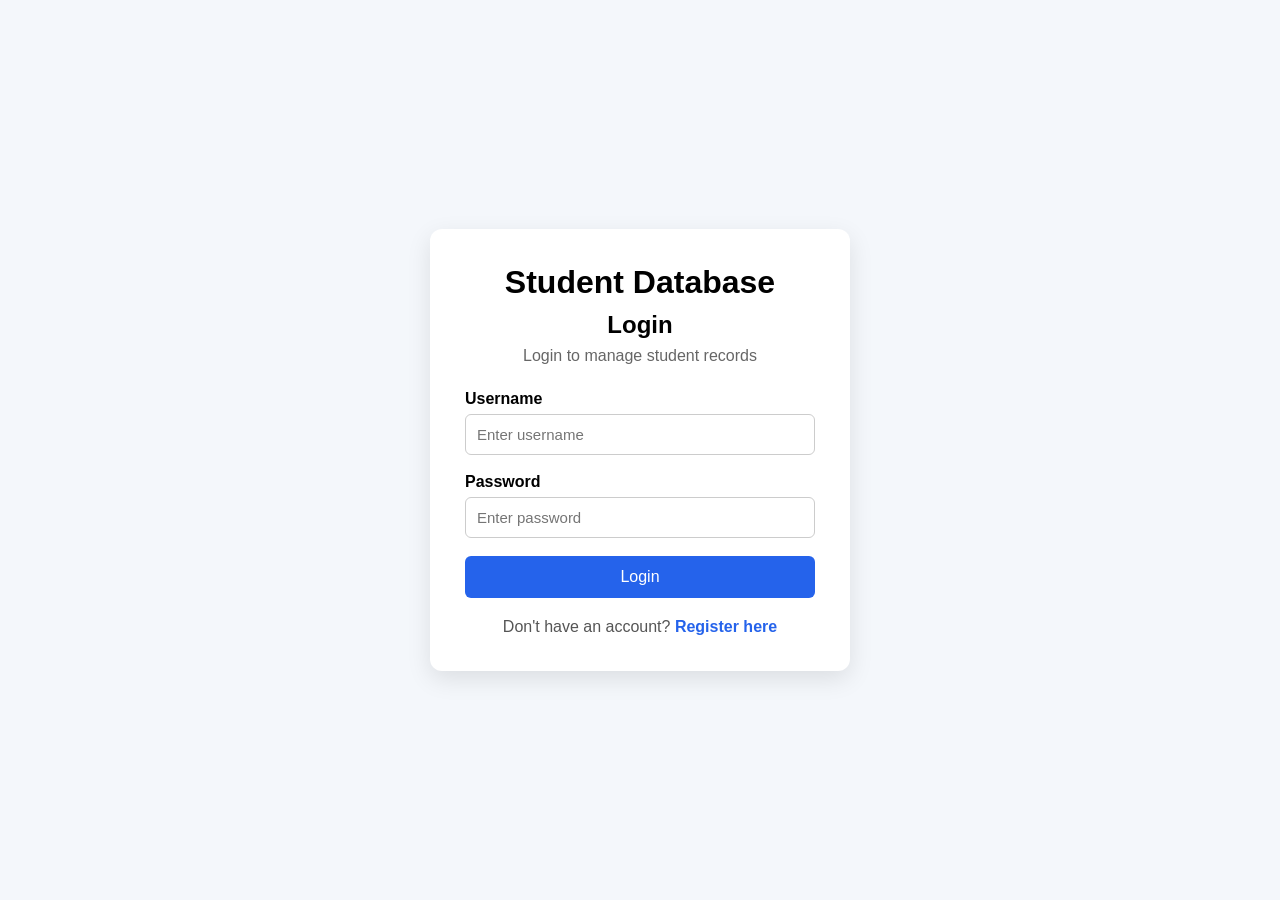
==== frontend/dashboard.html @ 8edb2b16 "Complete Day 9 frontend and API integration" ====
<!DOCTYPE html>
<html lang="en">

<head>
    <meta charset="UTF-8">
    <meta name="viewport" content="width=device-width, initial-scale=1.0">

    <title>Dashboard - Student Database</title>

    <link rel="stylesheet" href="css/style.css">
</head>

<body>

    <!-- ========================= -->
    <!-- HEADER -->
    <!-- ========================= -->

    <header class="dashboard-header">

        <div>
            <h1>Student Database</h1>
            <p>Student Management Dashboard</p>
        </div>

        <div class="header-actions">
            <span id="welcomeUser"></span>

            <button id="logoutButton" class="logout-button">
                Logout
            </button>
        </div>

    </header>


    <!-- ========================= -->
    <!-- MAIN CONTENT -->
    <!-- ========================= -->

    <main class="dashboard-container">


        <!-- ========================= -->
        <!-- STATISTICS -->
        <!-- ========================= -->

        <section class="stats-section">

            <div class="stat-card">

                <h3>Total Students</h3>

                <p id="totalStudents">
                    0
                </p>

            </div>


            <div class="stat-card">

                <h3>Departments</h3>

                <p id="totalDepartments">
                    0
                </p>

            </div>


            <div class="stat-card">

                <h3>Courses</h3>

                <p id="totalCourses">
                    0
                </p>

            </div>

        </section>


        <!-- ========================= -->
        <!-- ADD STUDENT -->
        <!-- ========================= -->

        <section class="student-form-section">

            <h2>Add Student</h2>

            <form id="studentForm">

                <div class="form-grid">

                    <div>
                        <label for="studentName">
                            Name
                        </label>

                        <input
                            type="text"
                            id="studentName"
                            placeholder="Student name"
                            required
                        >
                    </div>


                    <div>
                        <label for="studentEmail">
                            Email
                        </label>

                        <input
                            type="email"
                            id="studentEmail"
                            placeholder="Student email"
                            required
                        >
                    </div>


                    <div>
                        <label for="studentPhone">
                            Phone
                        </label>

                        <input
                            type="text"
                            id="studentPhone"
                            placeholder="Phone number"
                        >
                    </div>


                    <div>
                        <label for="studentDepartment">
                            Department
                        </label>

                        <input
                            type="text"
                            id="studentDepartment"
                            placeholder="e.g. Computer Engineering"
                            required
                        >
                    </div>


                    <div>
                        <label for="studentCourse">
                            Course
                        </label>

                        <input
                            type="text"
                            id="studentCourse"
                            placeholder="e.g. B.Tech"
                            required
                        >
                    </div>


                    <div>
                        <label for="studentSemester">
                            Semester
                        </label>

                        <input
                            type="number"
                            id="studentSemester"
                            min="1"
                            max="8"
                            placeholder="1-8"
                            required
                        >
                    </div>


                    <div>
                        <label for="studentCgpa">
                            CGPA
                        </label>

                        <input
                            type="number"
                            id="studentCgpa"
                            min="0"
                            max="10"
                            step="0.01"
                            placeholder="0 - 10"
                        >
                    </div>

                </div>


                <button type="submit">
                    Add Student
                </button>

            </form>

            <p id="studentMessage" class="message"></p>

        </section>


        <!-- ========================= -->
        <!-- STUDENT LIST -->
        <!-- ========================= -->

        <section class="student-list-section">

            <div class="section-heading">

                <h2>Student Records</h2>

                <button id="refreshButton">
                    Refresh
                </button>

            </div>


            <div class="table-container">

                <table>

                    <thead>

                        <tr>
                            <th>ID</th>
                            <th>Name</th>
                            <th>Email</th>
                            <th>Phone</th>
                            <th>Department</th>
                            <th>Course</th>
                            <th>Semester</th>
                            <th>CGPA</th>
                            <th>Actions</th>
                        </tr>

                    </thead>

                    <tbody id="studentTableBody">

                        <tr>

                            <td colspan="9">
                                Loading students...
                            </td>

                        </tr>

                    </tbody>

                </table>

            </div>

        </section>


    </main>


    <script src="js/dashboard.js"></script>

</body>

</html>
---- frontend/css/style.css ----
* {
    box-sizing: border-box;
    margin: 0;
    padding: 0;
}

body {
    font-family: Arial, sans-serif;
    background: #f4f7fb;
    min-height: 100vh;
}

.auth-container {
    min-height: 100vh;
    display: flex;
    justify-content: center;
    align-items: center;
    padding: 20px;
}

.auth-card {
    width: 100%;
    max-width: 420px;
    background: white;
    padding: 35px;
    border-radius: 12px;
    box-shadow: 0 8px 25px rgba(0, 0, 0, 0.1);
}

.auth-card h1 {
    text-align: center;
    margin-bottom: 10px;
}

.auth-card h2 {
    text-align: center;
    margin-bottom: 8px;
}

.subtitle {
    text-align: center;
    color: #666;
    margin-bottom: 25px;
}

.auth-card label {
    display: block;
    margin-bottom: 6px;
    font-weight: bold;
}

.auth-card input {
    width: 100%;
    padding: 11px;
    margin-bottom: 18px;
    border: 1px solid #ccc;
    border-radius: 6px;
    font-size: 15px;
}

.auth-card input:focus {
    outline: none;
    border-color: #2563eb;
}

.auth-card button {
    width: 100%;
    padding: 12px;
    border: none;
    border-radius: 6px;
    background: #2563eb;
    color: white;
    font-size: 16px;
    cursor: pointer;
}

.auth-card button:hover {
    background: #1d4ed8;
}

.message {
    margin-top: 15px;
    text-align: center;
    font-weight: bold;
}

.switch-page {
    text-align: center;
    margin-top: 20px;
    color: #555;
}

.switch-page a {
    color: #2563eb;
    text-decoration: none;
    font-weight: bold;
}

/* ========================= */
/* DASHBOARD */
/* ========================= */

.dashboard-header {
    background: white;
    padding: 20px 40px;
    display: flex;
    justify-content: space-between;
    align-items: center;
    box-shadow: 0 2px 10px rgba(0, 0, 0, 0.08);
}

.dashboard-header h1 {
    margin-bottom: 5px;
}

.dashboard-header p {
    color: #666;
}

.header-actions {
    display: flex;
    align-items: center;
    gap: 15px;
}

.logout-button {
    width: auto !important;
    padding: 9px 18px !important;
    background: #dc2626 !important;
}

.logout-button:hover {
    background: #b91c1c !important;
}


/* ========================= */
/* MAIN DASHBOARD */
/* ========================= */

.dashboard-container {
    max-width: 1400px;
    margin: 30px auto;
    padding: 0 20px;
}


/* ========================= */
/* STATISTICS */
/* ========================= */

.stats-section {
    display: grid;
    grid-template-columns: repeat(3, 1fr);
    gap: 20px;
    margin-bottom: 30px;
}

.stat-card {
    background: white;
    padding: 25px;
    border-radius: 10px;
    box-shadow: 0 4px 15px rgba(0, 0, 0, 0.08);
}

.stat-card h3 {
    color: #666;
    margin-bottom: 10px;
}

.stat-card p {
    font-size: 32px;
    font-weight: bold;
}


/* ========================= */
/* STUDENT FORM */
/* ========================= */

.student-form-section {
    background: white;
    padding: 25px;
    border-radius: 10px;
    box-shadow: 0 4px 15px rgba(0, 0, 0, 0.08);
    margin-bottom: 30px;
}

.student-form-section h2 {
    margin-bottom: 20px;
}

.form-grid {
    display: grid;
    grid-template-columns: repeat(2, 1fr);
    gap: 18px;
    margin-bottom: 20px;
}

.form-grid label {
    display: block;
    margin-bottom: 6px;
    font-weight: bold;
}

.form-grid input {
    width: 100%;
    padding: 10px;
    border: 1px solid #ccc;
    border-radius: 6px;
    font-size: 14px;
}

.form-grid input:focus {
    outline: none;
    border-color: #2563eb;
}


/* ========================= */
/* STUDENT TABLE */
/* ========================= */

.student-list-section {
    background: white;
    padding: 25px;
    border-radius: 10px;
    box-shadow: 0 4px 15px rgba(0, 0, 0, 0.08);
}

.section-heading {
    display: flex;
    justify-content: space-between;
    align-items: center;
    margin-bottom: 20px;
}

.section-heading button {
    width: auto;
    padding: 9px 18px;
}

.table-container {
    overflow-x: auto;
}

table {
    width: 100%;
    border-collapse: collapse;
    min-width: 1000px;
}

th,
td {
    padding: 12px;
    border-bottom: 1px solid #eee;
    text-align: left;
}

th {
    background: #f8fafc;
    font-weight: bold;
}

tr:hover {
    background: #f8fafc;
}


/* ========================= */
/* ACTION BUTTONS */
/* ========================= */

.edit-button,
.delete-button {
    width: auto !important;
    padding: 6px 10px !important;
    margin-right: 5px;
    font-size: 13px !important;
}

.delete-button {
    background: #dc2626 !important;
}

.delete-button:hover {
    background: #b91c1c !important;
}


/* ========================= */
/* RESPONSIVE */
/* ========================= */

@media (max-width: 800px) {

    .stats-section {
        grid-template-columns: 1fr;
    }

    .form-grid {
        grid-template-columns: 1fr;
    }

    .dashboard-header {
        padding: 20px;
        flex-direction: column;
        gap: 15px;
        align-items: flex-start;
    }

    .dashboard-container {
        padding: 0 10px;
    }
}
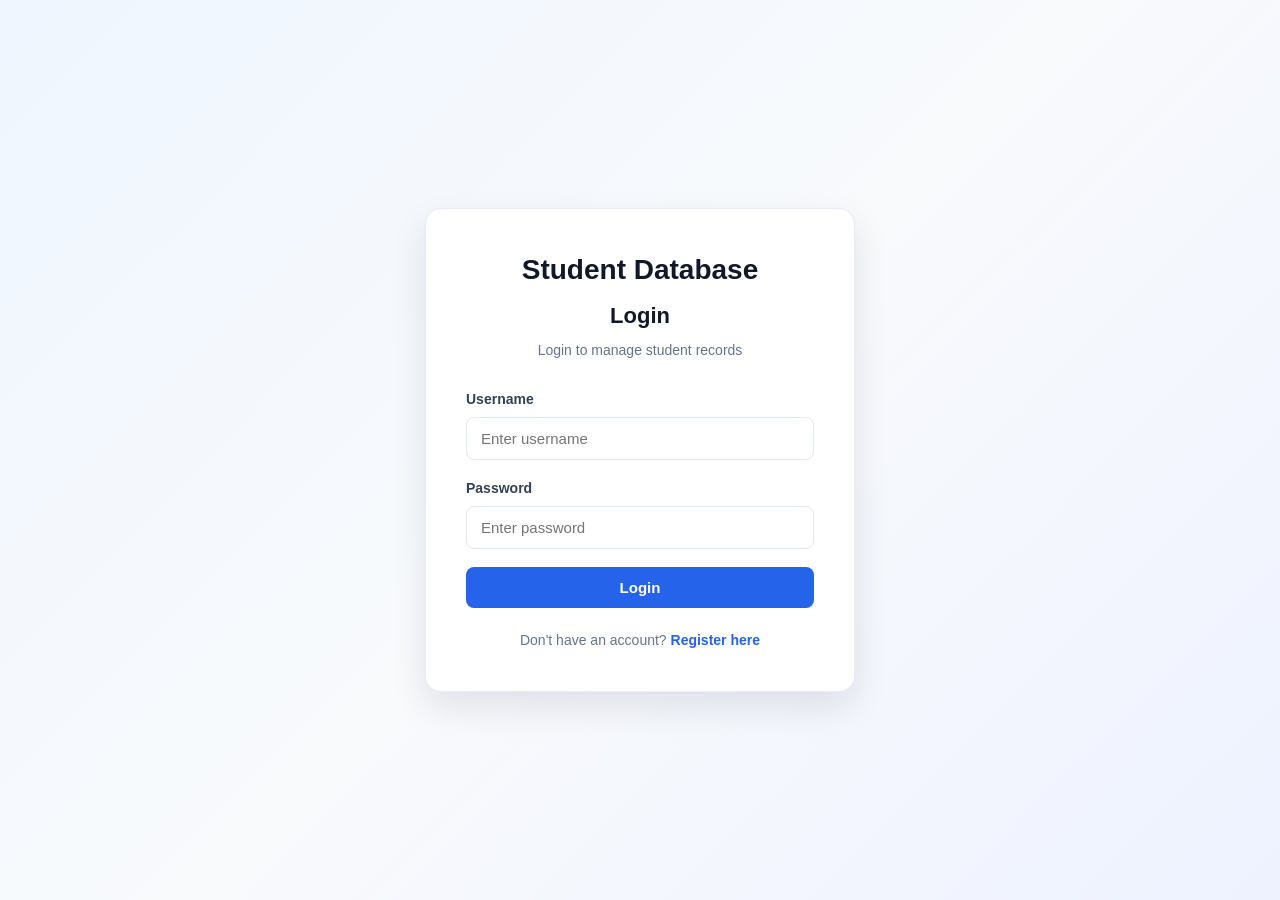
==== commit 8c8c98af: "Complete AI chatbot integration and documentation" ====
--- a/frontend/dashboard.html
+++ b/frontend/dashboard.html
@@ -262,7 +262,43 @@
             </div>
 
         </section>
-
+                 <!-- ========================= -->
+        <!-- AI CHATBOT -->
+        <!-- ========================= -->
+
+        <section class="chatbot-section">
+
+            <h2>AI Student Assistant</h2>
+
+            <p class="chatbot-description">
+                Ask questions about the student database.
+            </p>
+
+            <div id="chatMessages" class="chat-messages">
+
+                <div class="chat-message bot-message">
+                    Hello! I can answer questions about the student database.
+                </div>
+
+            </div>
+
+            <form id="chatForm" class="chat-form">
+
+                <input
+                    type="text"
+                    id="chatInput"
+                    placeholder="Ask something about the students..."
+                    autocomplete="off"
+                    required
+                >
+
+                <button type="submit" id="chatButton">
+                    Ask AI
+                </button>
+
+            </form>
+
+        </section>
 
     </main>
 
--- a/frontend/css/style.css
+++ b/frontend/css/style.css
@@ -1,120 +1,198 @@
+/* ========================================
+   GLOBAL
+======================================== */
+
 * {
     box-sizing: border-box;
     margin: 0;
     padding: 0;
 }
 
+:root {
+    --primary: #2563eb;
+    --primary-dark: #1d4ed8;
+    --primary-light: #eff6ff;
+
+    --success: #16a34a;
+    --danger: #dc2626;
+    --danger-dark: #b91c1c;
+
+    --text: #111827;
+    --text-secondary: #64748b;
+    --border: #e2e8f0;
+
+    --background: #f1f5f9;
+    --card: #ffffff;
+
+    --shadow-sm: 0 2px 8px rgba(15, 23, 42, 0.06);
+    --shadow-md: 0 8px 24px rgba(15, 23, 42, 0.08);
+    --shadow-lg: 0 15px 35px rgba(15, 23, 42, 0.10);
+
+    --radius: 12px;
+}
+
+html {
+    scroll-behavior: smooth;
+}
+
 body {
-    font-family: Arial, sans-serif;
-    background: #f4f7fb;
+    font-family: Arial, Helvetica, sans-serif;
+    background: var(--background);
+    color: var(--text);
     min-height: 100vh;
-}
+    line-height: 1.5;
+}
+
+
+/* ========================================
+   AUTH PAGES
+======================================== */
 
 .auth-container {
     min-height: 100vh;
     display: flex;
     justify-content: center;
     align-items: center;
-    padding: 20px;
+    padding: 30px 20px;
+    background: linear-gradient(
+        135deg,
+        #eff6ff 0%,
+        #f8fafc 50%,
+        #eef2ff 100%
+    );
 }
 
 .auth-card {
     width: 100%;
-    max-width: 420px;
-    background: white;
-    padding: 35px;
-    border-radius: 12px;
-    box-shadow: 0 8px 25px rgba(0, 0, 0, 0.1);
+    max-width: 430px;
+    background: var(--card);
+    padding: 40px;
+    border-radius: 16px;
+    border: 1px solid rgba(226, 232, 240, 0.8);
+    box-shadow: var(--shadow-lg);
 }
 
 .auth-card h1 {
     text-align: center;
-    margin-bottom: 10px;
+    margin-bottom: 8px;
+    font-size: 28px;
+    color: var(--text);
 }
 
 .auth-card h2 {
     text-align: center;
     margin-bottom: 8px;
+    font-size: 22px;
 }
 
 .subtitle {
     text-align: center;
-    color: #666;
-    margin-bottom: 25px;
+    color: var(--text-secondary);
+    margin-bottom: 28px;
+    font-size: 14px;
 }
 
 .auth-card label {
     display: block;
-    margin-bottom: 6px;
-    font-weight: bold;
+    margin-bottom: 7px;
+    font-size: 14px;
+    font-weight: 600;
+    color: #334155;
 }
 
 .auth-card input {
     width: 100%;
-    padding: 11px;
+    padding: 12px 14px;
     margin-bottom: 18px;
-    border: 1px solid #ccc;
-    border-radius: 6px;
+    border: 1px solid var(--border);
+    border-radius: 8px;
     font-size: 15px;
+    background: #fff;
+    transition: 0.2s ease;
 }
 
 .auth-card input:focus {
     outline: none;
-    border-color: #2563eb;
+    border-color: var(--primary);
+    box-shadow: 0 0 0 3px rgba(37, 99, 235, 0.10);
 }
 
 .auth-card button {
     width: 100%;
-    padding: 12px;
+    padding: 12px 16px;
     border: none;
-    border-radius: 6px;
-    background: #2563eb;
+    border-radius: 8px;
+    background: var(--primary);
     color: white;
-    font-size: 16px;
+    font-size: 15px;
+    font-weight: 600;
     cursor: pointer;
+    transition: 0.2s ease;
 }
 
 .auth-card button:hover {
-    background: #1d4ed8;
+    background: var(--primary-dark);
+    transform: translateY(-1px);
+}
+
+.auth-card button:active {
+    transform: translateY(0);
 }
 
 .message {
     margin-top: 15px;
     text-align: center;
-    font-weight: bold;
+    font-weight: 600;
 }
 
 .switch-page {
     text-align: center;
-    margin-top: 20px;
-    color: #555;
+    margin-top: 22px;
+    color: var(--text-secondary);
+    font-size: 14px;
 }
 
 .switch-page a {
-    color: #2563eb;
+    color: var(--primary);
     text-decoration: none;
-    font-weight: bold;
-}
-
-/* ========================= */
-/* DASHBOARD */
-/* ========================= */
+    font-weight: 600;
+}
+
+.switch-page a:hover {
+    text-decoration: underline;
+}
+
+
+/* ========================================
+   DASHBOARD HEADER
+======================================== */
 
 .dashboard-header {
-    background: white;
-    padding: 20px 40px;
+    position: sticky;
+    top: 0;
+    z-index: 100;
+    background: rgba(255, 255, 255, 0.96);
+    backdrop-filter: blur(10px);
+
+    padding: 18px 40px;
+
     display: flex;
     justify-content: space-between;
     align-items: center;
-    box-shadow: 0 2px 10px rgba(0, 0, 0, 0.08);
+
+    border-bottom: 1px solid var(--border);
+    box-shadow: var(--shadow-sm);
 }
 
 .dashboard-header h1 {
-    margin-bottom: 5px;
+    margin-bottom: 3px;
+    font-size: 25px;
+    letter-spacing: -0.3px;
 }
 
 .dashboard-header p {
-    color: #666;
+    color: var(--text-secondary);
+    font-size: 14px;
 }
 
 .header-actions {
@@ -123,31 +201,74 @@
     gap: 15px;
 }
 
+#welcomeUser {
+    color: #475569;
+    font-size: 14px;
+    font-weight: 600;
+}
+
+
+/* ========================================
+   BUTTONS
+======================================== */
+
+button {
+    border: none;
+    border-radius: 8px;
+    background: var(--primary);
+    color: white;
+    padding: 10px 17px;
+    font-size: 14px;
+    font-weight: 600;
+    cursor: pointer;
+    transition:
+        background 0.2s ease,
+        transform 0.2s ease,
+        box-shadow 0.2s ease;
+}
+
+button:hover {
+    background: var(--primary-dark);
+    transform: translateY(-1px);
+    box-shadow: 0 4px 10px rgba(37, 99, 235, 0.18);
+}
+
+button:active {
+    transform: translateY(0);
+}
+
+button:disabled {
+    opacity: 0.6;
+    cursor: not-allowed;
+    transform: none;
+    box-shadow: none;
+}
+
 .logout-button {
     width: auto !important;
     padding: 9px 18px !important;
-    background: #dc2626 !important;
+    background: var(--danger) !important;
 }
 
 .logout-button:hover {
-    background: #b91c1c !important;
-}
-
-
-/* ========================= */
-/* MAIN DASHBOARD */
-/* ========================= */
+    background: var(--danger-dark) !important;
+}
+
+
+/* ========================================
+   MAIN DASHBOARD
+======================================== */
 
 .dashboard-container {
     max-width: 1400px;
-    margin: 30px auto;
-    padding: 0 20px;
-}
-
-
-/* ========================= */
-/* STATISTICS */
-/* ========================= */
+    margin: 0 auto;
+    padding: 32px 24px 50px;
+}
+
+
+/* ========================================
+   STATISTICS
+======================================== */
 
 .stats-section {
     display: grid;
@@ -157,75 +278,138 @@
 }
 
 .stat-card {
-    background: white;
+    position: relative;
+    overflow: hidden;
+
+    background: var(--card);
     padding: 25px;
+
+    border: 1px solid var(--border);
+    border-radius: var(--radius);
+
+    box-shadow: var(--shadow-sm);
+
+    transition:
+        transform 0.2s ease,
+        box-shadow 0.2s ease;
+}
+
+.stat-card::before {
+    content: "";
+    position: absolute;
+    left: 0;
+    top: 0;
+    width: 4px;
+    height: 100%;
+    background: var(--primary);
+}
+
+.stat-card:hover {
+    transform: translateY(-3px);
+    box-shadow: var(--shadow-md);
+}
+
+.stat-card h3 {
+    color: var(--text-secondary);
+    margin-bottom: 8px;
+    font-size: 14px;
+    font-weight: 600;
+    text-transform: uppercase;
+    letter-spacing: 0.5px;
+}
+
+.stat-card p {
+    font-size: 34px;
+    font-weight: 700;
+    color: var(--text);
+}
+
+
+/* ========================================
+   COMMON SECTIONS
+======================================== */
+
+.student-form-section,
+.student-list-section,
+.chatbot-section {
+    background: var(--card);
+    border: 1px solid var(--border);
+    border-radius: var(--radius);
+    box-shadow: var(--shadow-sm);
+}
+
+.student-form-section {
+    padding: 28px;
+    margin-bottom: 30px;
+}
+
+.student-form-section h2,
+.student-list-section h2,
+.chatbot-section h2 {
+    font-size: 20px;
+    margin-bottom: 7px;
+}
+
+.student-form-section h2::after,
+.student-list-section h2::after,
+.chatbot-section h2::after {
+    content: "";
+    display: block;
+    width: 35px;
+    height: 3px;
+    margin-top: 7px;
     border-radius: 10px;
-    box-shadow: 0 4px 15px rgba(0, 0, 0, 0.08);
-}
-
-.stat-card h3 {
-    color: #666;
-    margin-bottom: 10px;
-}
-
-.stat-card p {
-    font-size: 32px;
-    font-weight: bold;
-}
-
-
-/* ========================= */
-/* STUDENT FORM */
-/* ========================= */
-
-.student-form-section {
-    background: white;
-    padding: 25px;
-    border-radius: 10px;
-    box-shadow: 0 4px 15px rgba(0, 0, 0, 0.08);
-    margin-bottom: 30px;
-}
-
-.student-form-section h2 {
-    margin-bottom: 20px;
-}
+    background: var(--primary);
+}
+
+
+/* ========================================
+   STUDENT FORM
+======================================== */
 
 .form-grid {
     display: grid;
     grid-template-columns: repeat(2, 1fr);
     gap: 18px;
-    margin-bottom: 20px;
+    margin: 25px 0 22px;
 }
 
 .form-grid label {
     display: block;
-    margin-bottom: 6px;
-    font-weight: bold;
+    margin-bottom: 7px;
+    font-size: 14px;
+    font-weight: 600;
+    color: #334155;
 }
 
 .form-grid input {
     width: 100%;
-    padding: 10px;
-    border: 1px solid #ccc;
-    border-radius: 6px;
-    font-size: 14px;
+    padding: 11px 13px;
+    border: 1px solid var(--border);
+    border-radius: 8px;
+    font-size: 14px;
+    background: #fff;
+    transition: 0.2s ease;
+}
+
+.form-grid input:hover {
+    border-color: #cbd5e1;
 }
 
 .form-grid input:focus {
     outline: none;
-    border-color: #2563eb;
-}
-
-
-/* ========================= */
-/* STUDENT TABLE */
-/* ========================= */
+    border-color: var(--primary);
+    box-shadow: 0 0 0 3px rgba(37, 99, 235, 0.10);
+}
+
+
+/* ========================================
+   STUDENT TABLE
+======================================== */
 
 .student-list-section {
-    background: white;
-    padding: 25px;
-    border-radius: 10px;
-    box-shadow: 0 4px 15px rgba(0, 0, 0, 0.08);
+    padding: 28px;
+    margin-bottom: 30px;
 }
 
 .section-heading {
@@ -242,74 +426,313 @@
 
 .table-container {
     overflow-x: auto;
+    border: 1px solid var(--border);
+    border-radius: 10px;
 }
 
 table {
     width: 100%;
     border-collapse: collapse;
     min-width: 1000px;
+    background: white;
 }
 
 th,
 td {
-    padding: 12px;
-    border-bottom: 1px solid #eee;
+    padding: 13px 14px;
+    border-bottom: 1px solid #eef2f7;
     text-align: left;
 }
 
 th {
     background: #f8fafc;
-    font-weight: bold;
-}
-
-tr:hover {
-    background: #f8fafc;
-}
-
-
-/* ========================= */
-/* ACTION BUTTONS */
-/* ========================= */
+    color: #475569;
+    font-size: 13px;
+    font-weight: 700;
+    text-transform: uppercase;
+    letter-spacing: 0.3px;
+}
+
+td {
+    font-size: 14px;
+    color: #334155;
+}
+
+tbody tr {
+    transition: background 0.15s ease;
+}
+
+tbody tr:hover {
+    background: #f8fbff;
+}
+
+tbody tr:last-child td {
+    border-bottom: none;
+}
+
+
+/* ========================================
+   ACTION BUTTONS
+======================================== */
 
 .edit-button,
 .delete-button {
     width: auto !important;
-    padding: 6px 10px !important;
+    padding: 6px 11px !important;
     margin-right: 5px;
-    font-size: 13px !important;
+    font-size: 12px !important;
+    border-radius: 6px;
+}
+
+.edit-button {
+    background: #2563eb !important;
+}
+
+.edit-button:hover {
+    background: #1d4ed8 !important;
 }
 
 .delete-button {
-    background: #dc2626 !important;
+    background: var(--danger) !important;
 }
 
 .delete-button:hover {
-    background: #b91c1c !important;
-}
-
-
-/* ========================= */
-/* RESPONSIVE */
-/* ========================= */
-
-@media (max-width: 800px) {
+    background: var(--danger-dark) !important;
+}
+
+
+/* ========================================
+   AI CHATBOT
+======================================== */
+
+.chatbot-section {
+    margin-top: 30px;
+    padding: 28px;
+}
+
+.chatbot-section h2 {
+    margin-bottom: 7px;
+}
+
+.chatbot-description {
+    margin-bottom: 20px;
+    color: var(--text-secondary);
+    font-size: 14px;
+}
+
+.chat-messages {
+    height: 370px;
+    overflow-y: auto;
+
+    padding: 20px;
+    margin-bottom: 16px;
+
+    background: #f8fafc;
+    border: 1px solid var(--border);
+    border-radius: 12px;
+}
+
+
+/* Custom scrollbar */
+
+.chat-messages::-webkit-scrollbar {
+    width: 7px;
+}
+
+.chat-messages::-webkit-scrollbar-track {
+    background: #f1f5f9;
+    border-radius: 10px;
+}
+
+.chat-messages::-webkit-scrollbar-thumb {
+    background: #cbd5e1;
+    border-radius: 10px;
+}
+
+.chat-messages::-webkit-scrollbar-thumb:hover {
+    background: #94a3b8;
+}
+
+
+.chat-message {
+    max-width: 78%;
+    padding: 11px 15px;
+    margin-bottom: 13px;
+
+    border-radius: 12px;
+
+    line-height: 1.55;
+    font-size: 14px;
+
+    word-wrap: break-word;
+    white-space: pre-wrap;
+
+    animation: messageAppear 0.2s ease;
+}
+
+@keyframes messageAppear {
+    from {
+        opacity: 0;
+        transform: translateY(5px);
+    }
+
+    to {
+        opacity: 1;
+        transform: translateY(0);
+    }
+}
+
+.bot-message {
+    background: white;
+    color: #334155;
+    border: 1px solid var(--border);
+    margin-right: auto;
+    box-shadow: 0 2px 5px rgba(15, 23, 42, 0.04);
+}
+
+.user-message {
+    background: var(--primary);
+    color: white;
+    margin-left: auto;
+    box-shadow: 0 3px 8px rgba(37, 99, 235, 0.18);
+}
+
+
+/* ========================================
+   CHAT INPUT
+======================================== */
+
+.chat-form {
+    display: flex;
+    gap: 10px;
+}
+
+.chat-form input {
+    flex: 1;
+    padding: 13px 15px;
+
+    border: 1px solid var(--border);
+    border-radius: 9px;
+
+    font-size: 14px;
+    color: var(--text);
+
+    background: white;
+
+    outline: none;
+
+    transition: 0.2s ease;
+}
+
+.chat-form input::placeholder {
+    color: #94a3b8;
+}
+
+.chat-form input:focus {
+    border-color: var(--primary);
+    box-shadow: 0 0 0 3px rgba(37, 99, 235, 0.10);
+}
+
+.chat-form button {
+    min-width: 105px;
+    padding: 12px 20px;
+}
+
+
+/* ========================================
+   RESPONSIVE
+======================================== */
+
+@media (max-width: 900px) {
 
     .stats-section {
         grid-template-columns: 1fr;
     }
 
+    .dashboard-header {
+        padding: 18px 24px;
+    }
+
+    .dashboard-container {
+        padding: 25px 16px 40px;
+    }
+}
+
+
+@media (max-width: 700px) {
+
+    .auth-card {
+        padding: 28px 22px;
+    }
+
+    .dashboard-header {
+        position: static;
+        flex-direction: column;
+        align-items: flex-start;
+        gap: 14px;
+    }
+
+    .header-actions {
+        width: 100%;
+        justify-content: space-between;
+    }
+
     .form-grid {
         grid-template-columns: 1fr;
     }
 
+    .student-form-section,
+    .student-list-section,
+    .chatbot-section {
+        padding: 20px;
+    }
+
+    .section-heading {
+        align-items: flex-start;
+        gap: 10px;
+    }
+
+    .chat-form {
+        flex-direction: column;
+    }
+
+    .chat-form button {
+        width: 100%;
+    }
+
+    .chat-message {
+        max-width: 90%;
+    }
+}
+
+
+@media (max-width: 450px) {
+
+    .dashboard-container {
+        padding-left: 10px;
+        padding-right: 10px;
+    }
+
     .dashboard-header {
+        padding: 16px;
+    }
+
+    .dashboard-header h1 {
+        font-size: 21px;
+    }
+
+    .stat-card {
         padding: 20px;
-        flex-direction: column;
-        gap: 15px;
-        align-items: flex-start;
-    }
-
-    .dashboard-container {
-        padding: 0 10px;
+    }
+
+    .stat-card p {
+        font-size: 28px;
+    }
+
+    .student-form-section,
+    .student-list-section,
+    .chatbot-section {
+        padding: 16px;
+        border-radius: 10px;
     }
 }
